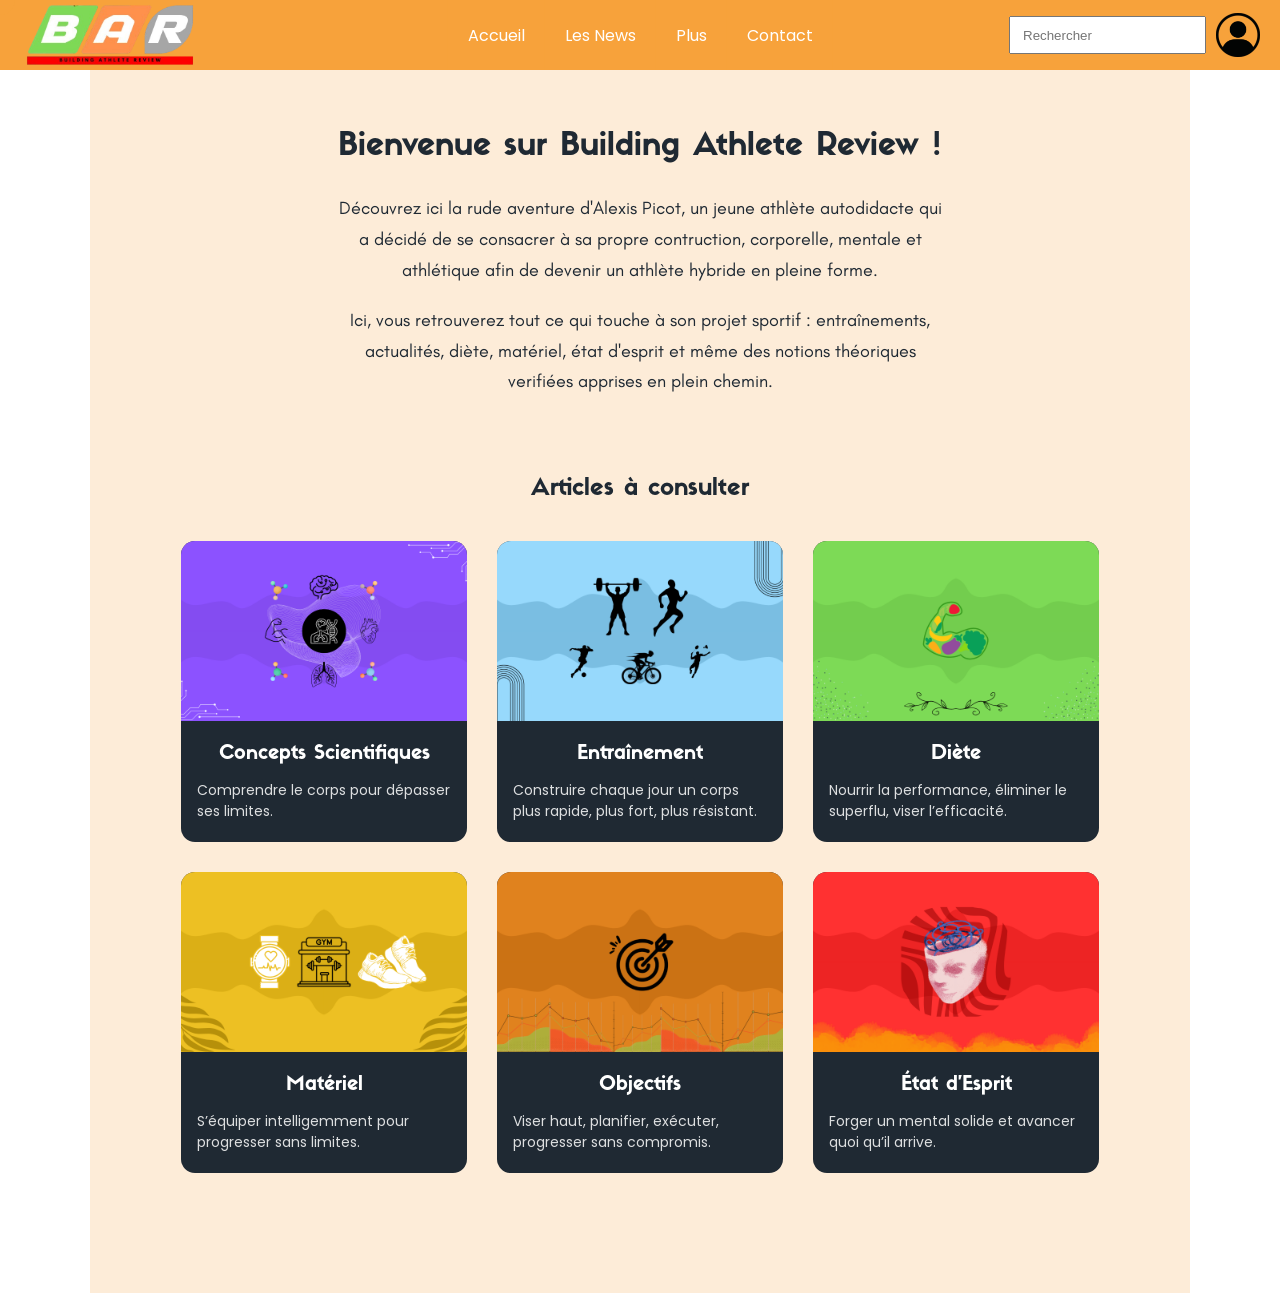
==== index.html @ 2ddc97f2 "mise à jour et fixation bugs" ====
<!DOCTYPE html>
<html lang="fr">

<head>
    <meta charset="UTF-8">
    <meta name="viewport" content="width=device-width, initial-scale=1.0">
    <title>Building Athlete Review</title>
    <link href="style.css" rel="stylesheet">
    <link rel="icon" type="image/png" href="Médias/BAR_Favicon_Sans_Fond.png">
</head>

<body>
    <div class="progress-bar"></div>
    <header>
        <nav class="nav">

            <div class="nav-left">
                <a href="index.html"><img src="Médias/BAR_Logo_Sans_Fond.png"></a>
            </div>

            <ul class="nav-center">
                <li><a href="index.html"><span>Accueil</span></a></li>
                <li><a href="les-news.html" class="nav-news"><span>Les News</span></a></li>
                <li><a href="plus.html"><span>Plus</span></a></li>
                <li><a href="contact.html"><span>Contact</span></a></li>
            </ul>

            <div class="nav-right">
                <input type="search" placeholder="Rechercher">

                <a class="login-link" href="signup.html" aria-label="Créer un compte">
                    <img src="Médias/login user logo sans fond.png" alt="">
                </a>
            </div>

        </nav>
    </header>
    <div class="main-content">
        <div class="intro-text">
            <h1>Bienvenue sur Building Athlete Review !</h1>
            <p>Découvrez ici la rude aventure d'Alexis Picot, un jeune athlète autodidacte qui a décidé de se consacrer
                à
                sa propre contruction, corporelle, mentale et athlétique afin de devenir un athlète hybride en pleine
                forme.
            </p>

            <p>Ici, vous retrouverez tout ce qui touche à son projet sportif : entraînements, actualités, diète,
                matériel,
                état
                d'esprit et même des notions théoriques verifiées apprises en plein chemin.</p>

        </div>

        <section class="articles-section">
            <h2>Articles à consulter</h2>

            <div class="article-grid">

                <a href="article-concepts-scientifiques.html" class="article-card">
                    <img src="Médias/concepts-scientifiques.png"
                        alt="Miniature pour les notions théoriques de la performance.">
                    <h3>Concepts Scientifiques</h3>
                    <p>Comprendre le corps pour dépasser ses limites.</p>
                </a>

                <a href="article-entrainement.html" class="article-card">
                    <img src="Médias/entrainement.png"
                        alt="Miniature pour l'article des entraînements des programmes d'Alexis.">
                    <h3>Entraînement</h3>
                    <p>Construire chaque jour un corps plus rapide, plus fort, plus résistant.</p>
                </a>

                <a href="article-diete.html" class="article-card">
                    <img src="Médias/diete.png"
                        alt="Miniature pour l'article de l'alimention optimale pour progresser.">
                    <h3>Diète</h3>
                    <p>Nourrir la performance, éliminer le superflu, viser l’efficacité.</p>
                </a>

                <a href="article-materiel.html" class="article-card">
                    <img src="Médias/materiel.png"
                        alt="Miniature pour l'article présentant la matériel à disposition.">
                    <h3>Matériel</h3>
                    <p>S’équiper intelligemment pour progresser sans limites.</p>
                </a>

                <a href="article-objectifs.html" class="article-card">
                    <img src="Médias/objectifs.png"
                        alt="Miniature pour l'article des objectifs que souhaite atteindre Alexis.">
                    <h3>Objectifs</h3>
                    <p>Viser haut, planifier, exécuter, progresser sans compromis.</p>
                </a>

                <a href="article-etat-desprit.html" class="article-card">
                    <img src="Médias/etat-desprit.png"
                        alt="Miniature pour l'article concernant l'état d'esprit qu'adopte Alexis.">
                    <h3>État d'Esprit</h3>
                    <p>Forger un mental solide et avancer quoi qu’il arrive.</p>
                </a>

            </div>
    </div>

    </section>
    <div class="cursor-circle"></div>
    <script src="script.js"></script>
</body>

</html>
---- style.css ----
@font-face {
    font-family: 'sifonn';
    src: url(Fonts/SIFONN_PRO.otf);
}

@font-face {
    font-family: 'indifference';
    src: url(Fonts/GlacialIndifference-Regular.otf);
}

@font-face {
    font-family: 'adumu';
    src: url(Fonts/Adumu.ttf);
}

@font-face {
    font-family: 'poppins';
    src: url(Fonts/Poppins-Regular.ttf);
}

@font-face {
    font-family: 'seasons';
    src: url(Fonts/The\ Seasons\ Regular.ttf);
}

* {
    box-sizing: border-box;
}

.main-content {
    background: #FDECD8;
    max-width: 1100px;
    margin: auto;
    padding: 40px;
    color: #1f2933;
}

body {
    margin: 0;
    background: white;
}

/* ===== HEADER / NAV ===== */
header {
    background: #f7a23b;
}

.nav {
    position: relative;
    display: flex;
    align-items: center;
    justify-content: space-between;
    height: 70px;
    padding: 0 20px;
}

/* ===== LOGO GAUCHE ===== */
.nav-left a {
    display: flex;
    align-items: center;
    height: 100%;
}

.nav-left img {
    height: 60px;
    width: auto;
    display: block;
}

/* ===== MENU CENTRE ===== */
.nav-center {
    list-style: none;
    margin: 0;
    padding: 0;

    display: flex;
    gap: 0;

    position: absolute;
    left: 50%;
    transform: translateX(-50%);
}

.nav-center a {
    display: flex;
    align-items: center;
    height: 70px;
    padding: 0 18px;

    text-decoration: none;
    font-family: 'poppins';
    color: white;

    background-color: #f7a23b;
    border: 2px solid transparent;

    transition: background-color 220ms ease, border-color 220ms ease;
}

/* texte seul animé */
.nav-center a span {
    display: inline-block;
    transition: transform 180ms ease;
}

/* hover */
.nav-center a:hover {
    background-color: #e0821e;
}

.nav-center a:hover span {
    transform: translateY(-5px) scale(1.2);
}

/* ===== ZONE DROITE ===== */
.nav-right {
    display: flex;
    align-items: center;
    gap: 10px;
    height: 100%;
}

.nav-right input {
    height: 38px;
    padding: 0 12px;
}

/* ===== LOGIN LINK ===== */
.login-link {
    display: flex;
    align-items: center;
    height: 100%;
    text-decoration: none;
}

.login-link img {
    height: 44px;
    width: auto;
    display: block;
}

/* feedback discret */
.login-link:hover img {
    transform: scale(1.05);
    transition: transform 150ms ease;
}

/* ===== SIGNUP PAGE ===== */
.signup {
    min-height: calc(100vh - 70px);
    display: flex;
    justify-content: center;
    padding: 40px 20px;
    font-family: 'poppins', Arial, sans-serif;
    color: #111;
}


.signup h1 {
    margin: 0 0 6px;
    text-align: center;
}

.signup-sub {
    margin: 0 0 18px;
    opacity: 0.85;
    text-align: center;
}

/* Form layout */
.signup-form {
    display: grid;
    gap: 14px;
}

.field {
    display: grid;
    gap: 6px;
}

.two-cols {
    display: grid;
    grid-template-columns: 1fr 1fr;
    gap: 12px;
}

/* Inputs */
.signup input[type="email"],
.signup input[type="text"],
.signup input[type="date"] {
    height: 42px;
    padding: 0 12px;
    border: 1px solid rgba(0, 0, 0, 0.25);
    border-radius: 10px;
    outline: none;
    background: #fff;
}

.signup input[type="date"] {
    cursor: pointer;
}


/* Focus (clavier) */
.signup input:focus {
    border-color: #c0690b;
}

/* Radios */
fieldset {
    border: 1px solid rgba(0, 0, 0, 0.25);
    border-radius: 10px;
    padding: 12px;
}

legend {
    padding: 0 8px;
}

.radio {
    display: flex;
    align-items: center;
    gap: 8px;
    margin: 8px 0;
}

/* ✅ quand c'est coché, la "case" devient verte */
.radio:has(input:checked) {
    background: #96e01e;
    border-color: #6fb300;
    /* un vert un peu plus foncé pour le contour */
}

/* Button */
.btn-signup {
    height: 44px;
    border: none;
    border-radius: 12px;
    cursor: pointer;
    background: #f7a23b;
    color: white;
    font-family: 'poppins', Arial, sans-serif;
    font-weight: 600;
    transition: background-color 180ms ease, transform 180ms ease;
}

.btn-signup:hover {
    background: #e0821e;
    transform: translateY(-1px);
}

/* Responsive */
@media (max-width: 520px) {
    .two-cols {
        grid-template-columns: 1fr;
    }
}

.signup-card {
    width: min(560px, 100%);
    background: #fdcf97;
    border-radius: 18px;
    padding: 28px;
    border: 1px solid rgba(0, 0, 0, 0.12);
}

/* ===== SECTION ARTICLES ===== */

.articles-section {
    width: 90%;
    margin: 80px auto;
}

.articles-section h2 {
    text-align: center;
    font-family: 'sifonn';
    margin-bottom: 40px;
}

/* grille des articles */

.article-grid {

    display: grid;

    grid-template-columns: repeat(3, 1fr);

    gap: 30px;

    max-width: 1200px;

    margin: 0 auto;
}

/* carte article */

.article-card {
    background: #1f2933;
    border-radius: 14px;
    overflow: hidden;
    text-decoration: none;
    color: white;
    font-family: 'poppins';
    opacity: 0;
    transform: translateY(40px);

    transition:
        opacity 0.6s ease,
        transform 0.6s ease,
        background-color 0.3s ease,
        color 0.3s ease,
        box-shadow 0.3s ease;
}

.article-card.visible {
    opacity: 1;
    transform: translateY(0);
}

/* effet hover */

.article-card:hover {

    transform: translateY(-6px) scale(1.05);
    color: #1F2933;
    background-color: white;
    box-shadow: 0 10px 20px #00000033;
}

/* image article */

.article-card img {

    width: 100%;

    height: 180px;

    object-fit: cover;

    background: #3a4753;
    /* couleur si image manquante */
}

.intro-text {
    width: 60%;
    margin: 20px auto;
}

/* ===== SECTION NEWS ===== */

.news-section {
    width: 90%;
    margin: 80px auto;
}

.news-section h2 {
    text-align: center;
    font-family: 'sifonn';
    margin-bottom: 40px;
}

/* ===== GRILLE ===== */

.news-grid {
    display: grid;
    grid-template-columns: repeat(auto-fit, minmax(250px, 300px));
    justify-content: center;
    gap: 30px;
    max-width: 1200px;
    margin: 0 auto;
}

/* ===== CARTE ===== */

.news-card {
    display: flex;
    flex-direction: column;
    height: 100%;
    padding-bottom: 12px;
    background: #1f2933;
    border-radius: 14px;
    overflow: hidden;
    text-decoration: none;
    color: white;
    font-family: 'poppins';

    /* taille contrôlée ici */
    width: 100%;
    max-width: 300px;

    /* animation apparition */
    opacity: 0;
    transform: translateY(40px);
    transition:
        opacity 0.6s ease,
        transform 0.6s ease,
        background-color 0.3s ease,
        color 0.3s ease,
        box-shadow 0.3s ease;
}

.news-card h3 {
    margin: 16px;
    text-align: center;
}

.news-card p {
    margin: 0 16px 20px 16px;
    font-size: 14px;
    opacity: 0.85;
    text-align: center;
}

.date-news-card {
    margin-top: auto;
    margin-left: 16px;
    align-self: flex-start;
    font-family: 'seasons';
    margin: 100px;
    font-size: 12px;
}

.news-card.visible {
    opacity: 1;
    transform: translateY(0);
}

/* ===== HOVER ===== */

.news-card:hover {
    transform: translateY(-6px) scale(1.05);
    color: #1F2933;
    background-color: white;
    box-shadow: 0 10px 20px #00000033;
}

/* ===== IMAGE ===== */

.news-card img {
    width: 100%;
    aspect-ratio: 4 / 5;
    object-fit: cover;
    display: block;
    background: #3a4753;
}

.intro-text {
    width: 60%;
    margin: 20px auto;
}

h2 {
    animation: float-horizontal 12s ease-in-out infinite;
}

@keyframes float-horizontal {

    0% {
        transform: translateX(-12px)
    }

    50% {
        transform: translateX(12px)
    }

    100% {
        transform: translateX(-12px)
    }

}

.intro-text h1,
h2,
h3 {

    font-family: 'sifonn';
    text-align: center;
    margin-bottom: 30px;

}

.intro-text p {

    font-family: 'indifference';
    font-size: 18px;
    line-height: 1.7;
    margin-bottom: 20px;
    text-align: center;
}

.article-card h3 {

    margin: 16px;

    font-size: 20px;
}

/* description */

.article-card p {

    margin: 0 16px 20px 16px;

    font-size: 14px;

    opacity: 0.85;
}

.cursor-circle {
    position: fixed;
    width: 30px;
    height: 30px;

    border-radius: 50%;
    background: rgb(247, 162, 59, 0.35);

    pointer-events: none;

    transform: translate(-50%, -50%);
    z-index: 9999;

    transition: transform 0.05s linear;
}

.cursor-circle.dark {
    background: rgba(0, 0, 0, 0.4);
}

.cursor-circle.big {
    width: 40px;
    height: 40px;
}

.progress-bar {
    position: fixed;
    bottom: 0;
    left: 0;
    height: 4px;
    background: #f7a23b;
    width: 0%;
    z-index: 9999;
}

/*animations pour 'News' */
@keyframes pulse-news {
    0% {
        transform: scale(1);
    }

    10% {
        transform: scale(1.15);
    }

    20% {
        transform: scale(1);
    }

    30% {
        transform: scale(1.15);
    }

    40% {
        transform: scale(1);
    }

    100% {
        transform: scale(1);
    }
}

.nav-news span {
    display: inline-block;
    animation: pulse-news 5s infinite;
}

.post {
    max-width: 800px;
    margin: auto;
}

.post h1 {
    text-align: center;
    margin-bottom: 30px;
    font-family: 'sifonn';
}

.post-image-container {
    position: relative;
    text-align: center;
}

.post-image {
    width: 100%;
    max-width: 600px;
    border-radius: 12px;
    cursor: pointer;
}

/* boutons */
.image-actions {
    margin-top: 10px;
    display: flex;
    justify-content: center;
    gap: 10px;
}

.image-actions button,
.download-btn {
    padding: 8px 14px;
    border: none;
    background: #f7a23b;
    color: white;
    border-radius: 8px;
    cursor: pointer;
    text-decoration: none;
}

.image-actions button:hover,
.download-btn:hover {
    background: #e0821e;
}

/* texte */
.post-content {
    margin-top: 30px;
    font-family: 'indifference';
    line-height: 1.7;
}

/* copyright */
.copyright {
    text-align: center;
    font-size: 12px;
    opacity: 0.6;
    margin-top: 5px;
    font-family: 'glacial indifference';
}

.post-image.zoomed {
    transform: scale(1.8);
    z-index: 1000;
}
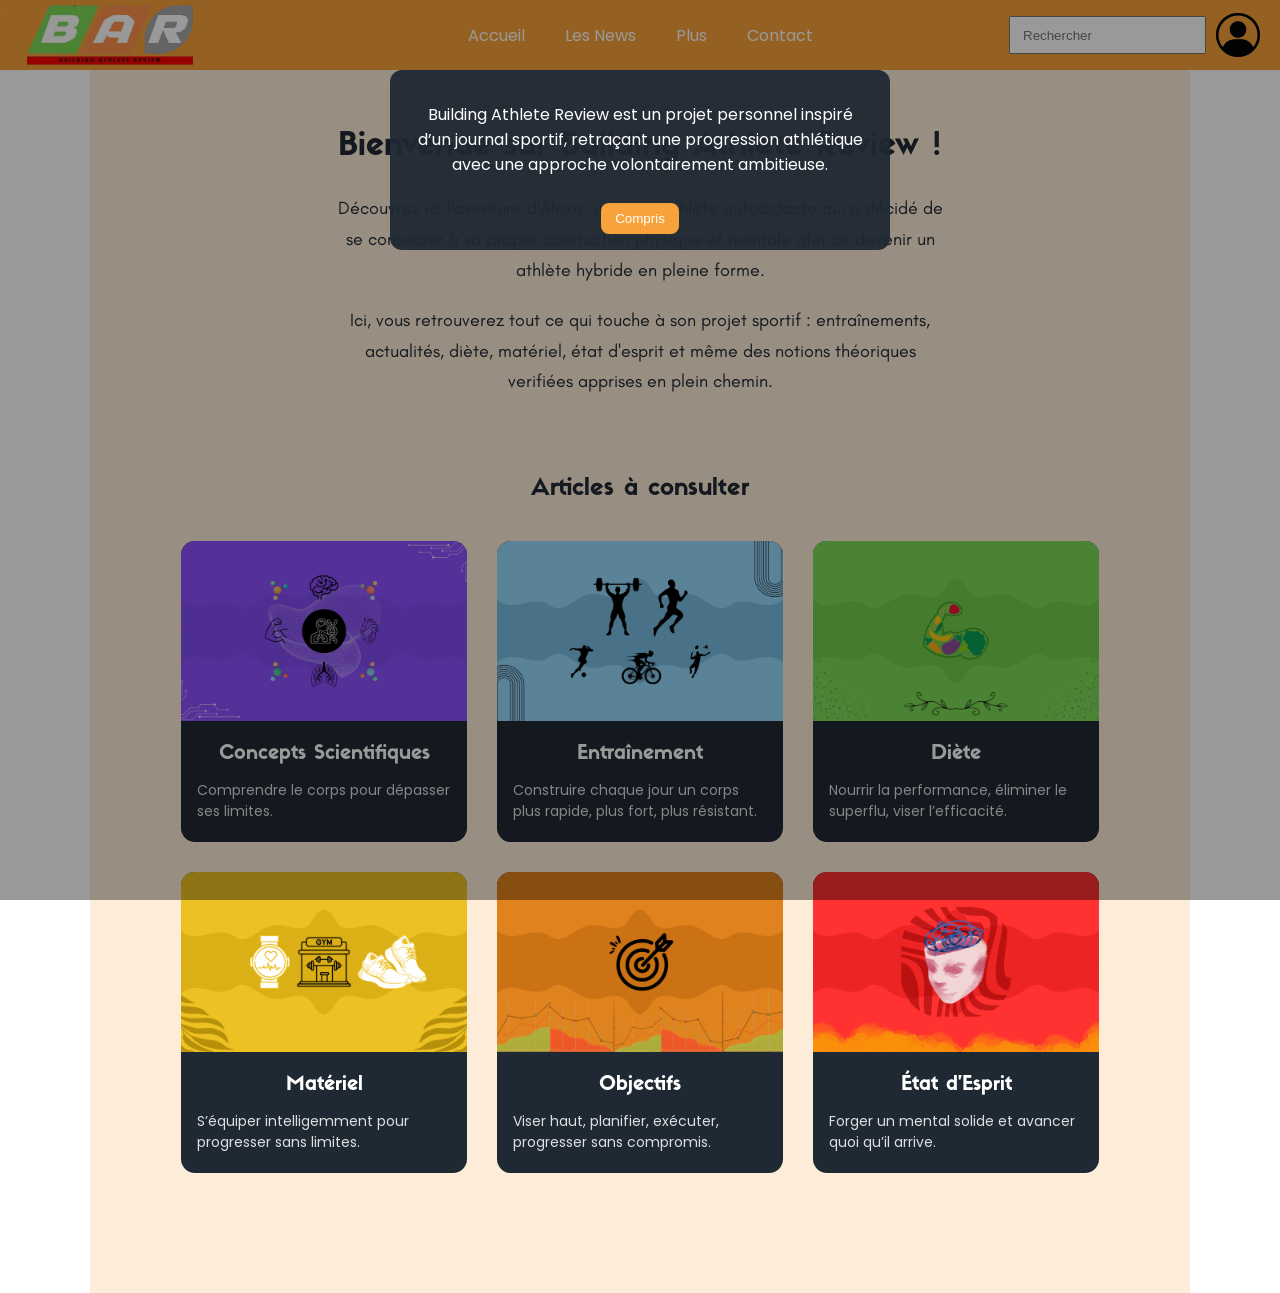
==== commit 99c3576f: "ajout disclaimer + détails" ====
--- a/index.html
+++ b/index.html
@@ -38,16 +38,13 @@
     <div class="main-content">
         <div class="intro-text">
             <h1>Bienvenue sur Building Athlete Review !</h1>
-            <p>Découvrez ici la rude aventure d'Alexis Picot, un jeune athlète autodidacte qui a décidé de se consacrer
-                à
-                sa propre contruction, corporelle, mentale et athlétique afin de devenir un athlète hybride en pleine
-                forme.
+            <p>Découvrez ici l'aventure d'Alexis, un jeune athlète autodidacte qui a décidé de se consacrer
+                à sa propre contruction physique et mentale afin de devenir un athlète hybride en pleine forme.
             </p>
 
             <p>Ici, vous retrouverez tout ce qui touche à son projet sportif : entraînements, actualités, diète,
                 matériel,
-                état
-                d'esprit et même des notions théoriques verifiées apprises en plein chemin.</p>
+                état d'esprit et même des notions théoriques verifiées apprises en plein chemin.</p>
 
         </div>
 
@@ -78,8 +75,7 @@
                 </a>
 
                 <a href="article-materiel.html" class="article-card">
-                    <img src="Médias/materiel.png"
-                        alt="Miniature pour l'article présentant la matériel à disposition.">
+                    <img src="Médias/materiel.png" alt="Miniature pour l'article présentant la matériel à disposition.">
                     <h3>Matériel</h3>
                     <p>S’équiper intelligemment pour progresser sans limites.</p>
                 </a>
@@ -103,7 +99,16 @@
 
     </section>
     <div class="cursor-circle"></div>
+    <div id="overlay" class="overlay"></div>
+    <div id="disclaimer" class="disclaimer">
+        <p>
+            Building Athlete Review est un projet personnel inspiré d’un journal sportif,
+            retraçant une progression athlétique avec une approche volontairement ambitieuse.
+        </p>
+        <button id="close-disclaimer">Compris</button>
+    </div>
     <script src="script.js"></script>
+
 </body>
 
 </html>
--- a/style.css
+++ b/style.css
@@ -517,7 +517,7 @@
     pointer-events: none;
 
     transform: translate(-50%, -50%);
-    z-index: 9999;
+    z-index: 9998;
 
     transition: transform 0.05s linear;
 }
@@ -639,4 +639,84 @@
 .post-image.zoomed {
     transform: scale(1.8);
     z-index: 1000;
+}
+
+/* disclaimer */
+
+.disclaimer {
+    position: fixed;
+    top: 70px;
+    /* hauteur de ton nav */
+    left: 50%;
+    transform: translateX(-50%) translateY(-20px);
+
+    background: rgba(31, 41, 51, 0.95);
+    color: white;
+
+    padding: 16px 20px;
+    border-radius: 12px;
+
+    width: 90%;
+    max-width: 500px;
+
+    font-family: 'poppins';
+    text-align: center;
+
+    opacity: 0;
+    pointer-events: none;
+
+    z-index: 10000;
+
+    transition: opacity 0.4s ease, transform 0.4s ease;
+}
+
+/* visible */
+.disclaimer.show {
+    opacity: 1;
+    transform: translateX(-50%) translateY(0);
+    pointer-events: auto;
+}
+
+/* bouton */
+.disclaimer button {
+    margin-top: 10px;
+    padding: 8px 14px;
+
+    border: none;
+    border-radius: 8px;
+
+    background: #f7a23b;
+    color: white;
+
+    cursor: pointer;
+    transition: background 0.2s ease;
+}
+
+.disclaimer button:hover {
+    background: #e0821e;
+}
+
+/* overlay pour bloquer les interactions avec le reste de la page quand le disclaimer est visible */
+
+.overlay {
+    position: fixed;
+    top: 0;
+    left: 0;
+    width: 100%;
+    height: 100%;
+
+    background: rgba(0, 0, 0, 0.4);
+    /* léger assombrissement */
+
+    z-index: 9999;
+
+    opacity: 0;
+    pointer-events: none;
+
+    transition: opacity 0.3s ease;
+}
+
+.overlay.show {
+    opacity: 1;
+    pointer-events: auto;
 }
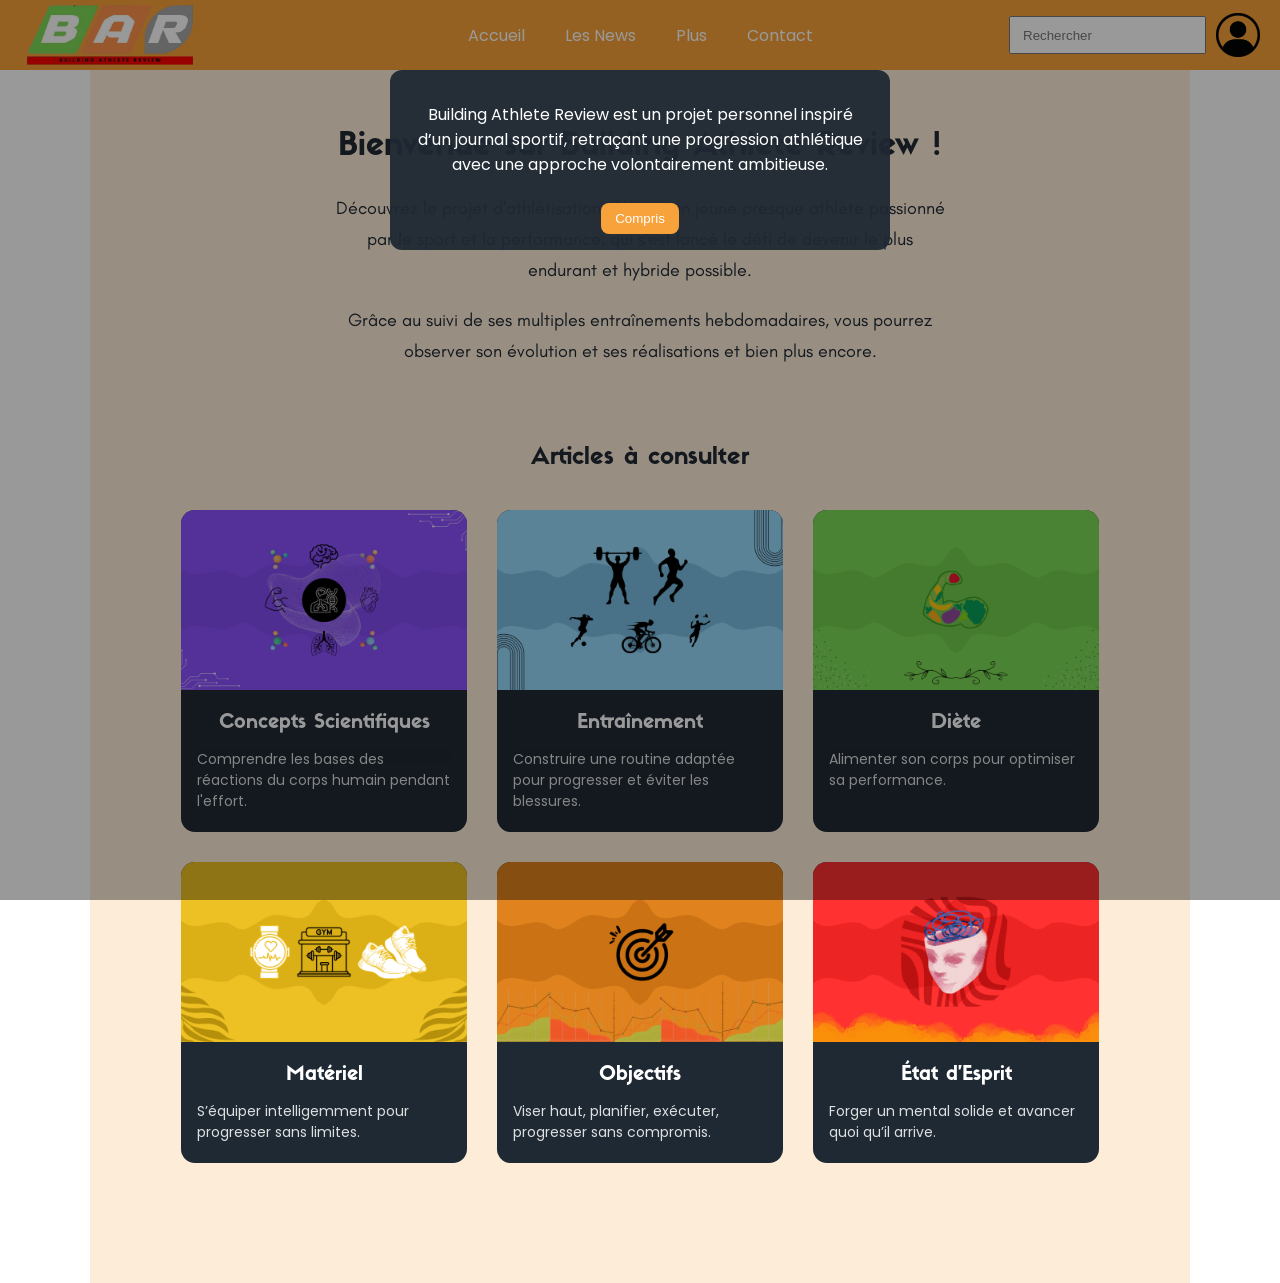
==== commit 913920fd: "mise à jour" ====
--- a/index.html
+++ b/index.html
@@ -35,16 +35,15 @@
 
         </nav>
     </header>
+
     <div class="main-content">
         <div class="intro-text">
             <h1>Bienvenue sur Building Athlete Review !</h1>
-            <p>Découvrez ici l'aventure d'Alexis, un jeune athlète autodidacte qui a décidé de se consacrer
-                à sa propre contruction physique et mentale afin de devenir un athlète hybride en pleine forme.
-            </p>
+            <p>Découvrez le projet d'athlétisation d'Alexis, un jeune presque athlète passionné par le sport et
+                la performance, qui s'est lancé le défi de devenir le plus endurant et hybride possible.</p>
 
-            <p>Ici, vous retrouverez tout ce qui touche à son projet sportif : entraînements, actualités, diète,
-                matériel,
-                état d'esprit et même des notions théoriques verifiées apprises en plein chemin.</p>
+            <p>Grâce au suivi de ses multiples entraînements hebdomadaires,
+                vous pourrez observer son évolution et ses réalisations et bien plus encore.</p>
 
         </div>
 
@@ -57,21 +56,21 @@
                     <img src="Médias/concepts-scientifiques.png"
                         alt="Miniature pour les notions théoriques de la performance.">
                     <h3>Concepts Scientifiques</h3>
-                    <p>Comprendre le corps pour dépasser ses limites.</p>
+                    <p>Comprendre les bases des réactions du corps humain pendant l'effort.</p>
                 </a>
 
                 <a href="article-entrainement.html" class="article-card">
                     <img src="Médias/entrainement.png"
                         alt="Miniature pour l'article des entraînements des programmes d'Alexis.">
                     <h3>Entraînement</h3>
-                    <p>Construire chaque jour un corps plus rapide, plus fort, plus résistant.</p>
+                    <p>Construire une routine adaptée pour progresser et éviter les blessures.</p>
                 </a>
 
                 <a href="article-diete.html" class="article-card">
                     <img src="Médias/diete.png"
                         alt="Miniature pour l'article de l'alimention optimale pour progresser.">
                     <h3>Diète</h3>
-                    <p>Nourrir la performance, éliminer le superflu, viser l’efficacité.</p>
+                    <p>Alimenter son corps pour optimiser sa performance.</p>
                 </a>
 
                 <a href="article-materiel.html" class="article-card">
--- a/style.css
+++ b/style.css
@@ -346,19 +346,6 @@
     margin: 20px auto;
 }
 
-/* ===== SECTION NEWS ===== */
-
-.news-section {
-    width: 90%;
-    margin: 80px auto;
-}
-
-.news-section h2 {
-    text-align: center;
-    font-family: 'sifonn';
-    margin-bottom: 40px;
-}
-
 /* ===== GRILLE ===== */
 
 .news-grid {
@@ -625,6 +612,7 @@
     margin-top: 30px;
     font-family: 'indifference';
     line-height: 1.7;
+    text-align: center;
 }
 
 /* copyright */
